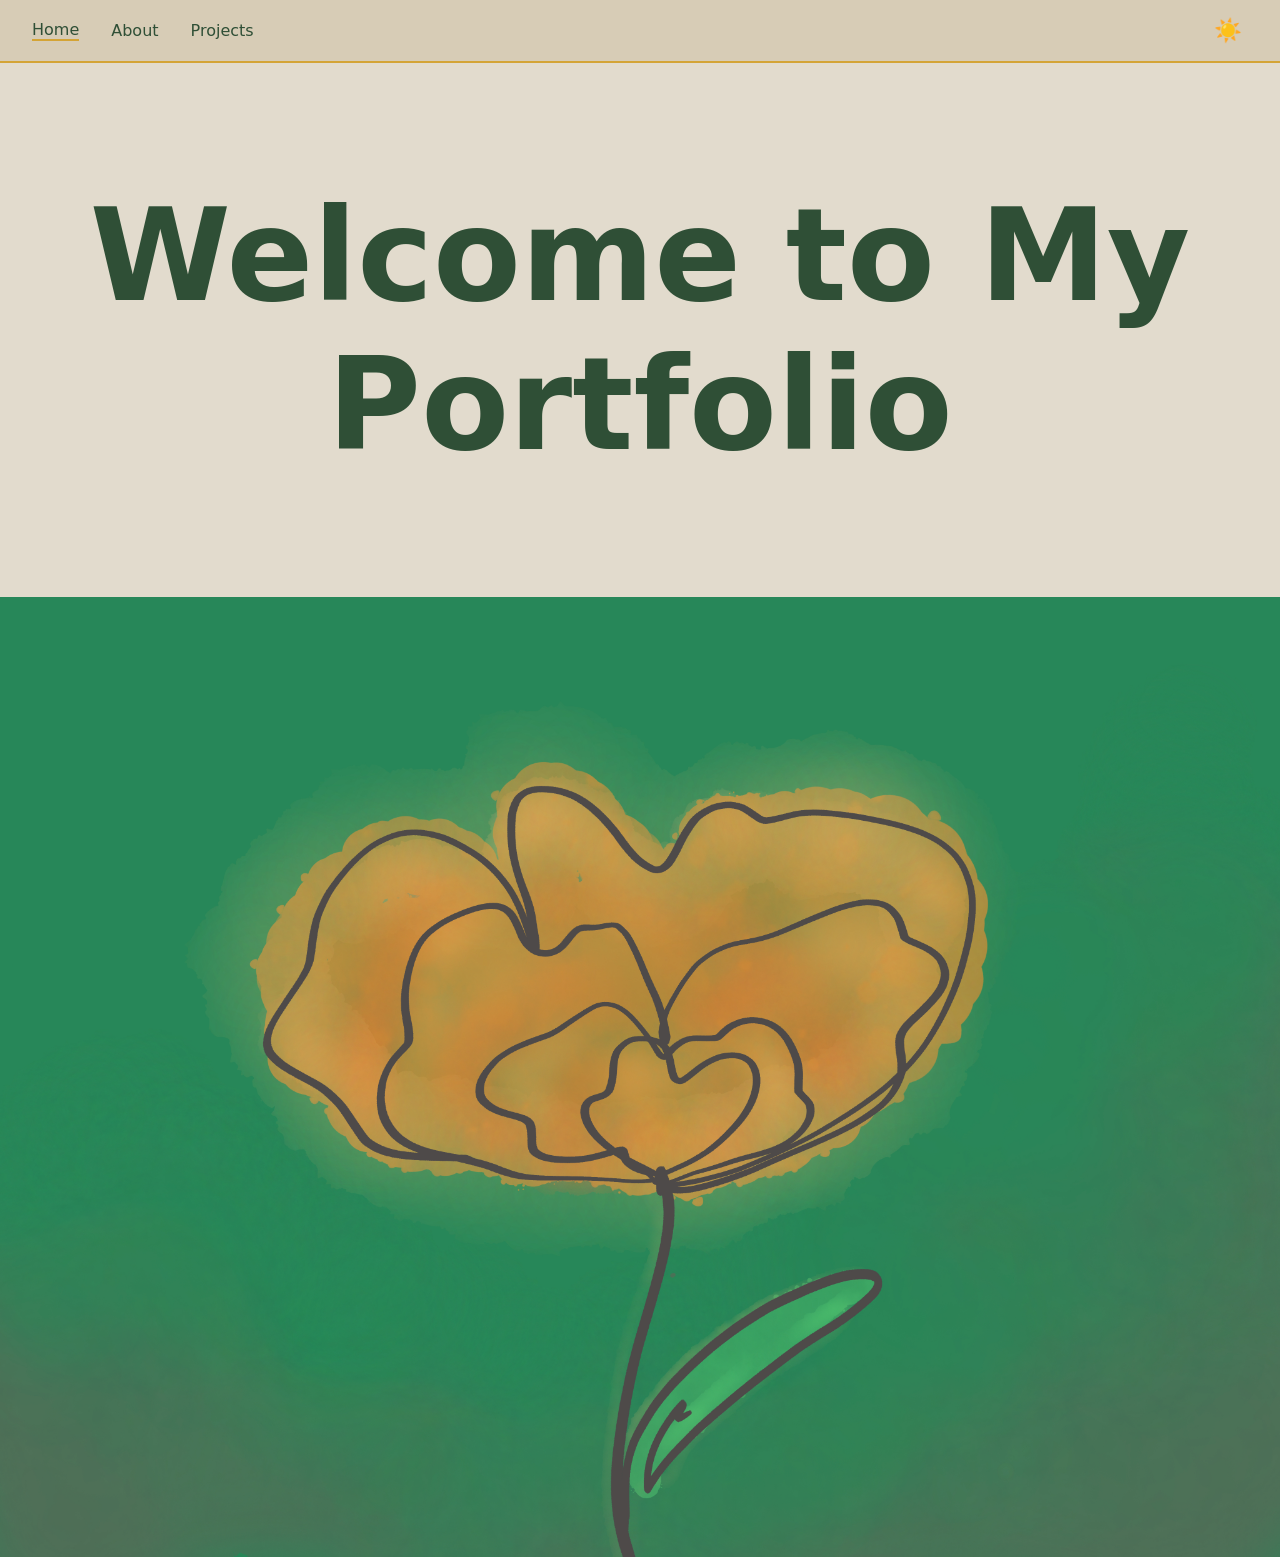
==== index.html @ ae857bb8 "add image" ====
<!DOCTYPE html>
<html lang="en">
<head>
    <meta charset="UTF-8">
    <title>Home — My Portfolio</title>
    <link rel="stylesheet" href="style.css">
    <script defer src="script.js"></script>
</head>

<body>
    <nav>
        <a href="index.html" class="active">Home</a>
        <a href="about.html">About</a>
        <a href="projects.html">Projects</a>

        <!-- Theme toggle button -->
        <button id="theme-toggle" aria-label="Toggle dark mode"></button>
    </nav>

    <header>
        <h1>Welcome to My Portfolio</h1>
    </header>

    <img src="IMG_1090.PNG" alt="Yellow flower on green background" class="img-responsive">
    
    <!-- ===== Add homepage content here ===== -->
    <!-- Example:
    <section>
        <h2>Introduction</h2>
        <p>This is where I would write about myself...</p>
    </section>
    -->

</body>
</html>
---- style.css ----
/* ===========================
   COLOR VARIABLES
=========================== */

:root {
    --bg: #e2dbcd;        /* cream */
    --text: #2f4f36;      /* dark sage */
    --accent: #d4a436;    /* mustard yellow */
    --nav-bg: #d7ccb6;
    --toggle-sun: "☀️";
    --toggle-moon: "🌙";
}

body.dark {
    --bg: #2b2d31;        /* dark slate */
    --text: #699673;      /* light sage */
    --nav-bg: #1f2023;
}

/* ===========================
   BASE STYLING
=========================== */

body {
    margin: 0;
    padding: 0;
    font-family: verdana, system-ui, sans-serif;
    background: var(--bg);
    color: var(--text);
    transition: background 0.3s, color 0.3s;
}

header {
    font-family: georgia, system-ui, serif;
    font-size: 4rem;
    font-weight: bold;
    text-align: center;
    padding: 2rem;
}

/* ===========================
   NAVIGATION BAR
=========================== */

nav {
    display: flex;
    align-items: center;
    justify-content: flex-start;
    gap: 2rem;

    padding: 1rem 2rem;
    background: var(--nav-bg);
    border-bottom: 2px solid var(--accent);
    position: sticky;
    top: 0;
}

nav a {
    text-decoration: none;
    color: var(--text);
    font-weight: 500;
}

nav a.active {
    border-bottom: 2px solid var(--accent);
}

nav a:hover {
    color: var(--accent);
}

/* ===========================
   THEME TOGGLE
=========================== */

#theme-toggle {
    margin-left: auto;
    background: none;
    border: none;
    font-size: 1.4rem;
    cursor: pointer;
}

/* sun/moon icons through content */
#theme-toggle::before {
    content: var(--toggle-sun);
}

body.dark #theme-toggle::before {
    content: var(--toggle-moon);
}

.img-responsive {
    max-width: 100%;   /* Shrinks when needed */
    height: auto;      /* Keeps correct aspect ratio */
    display: block;    /* Removes inline gaps */
    margin: 0 auto;    /* Optional: centers the image */
}
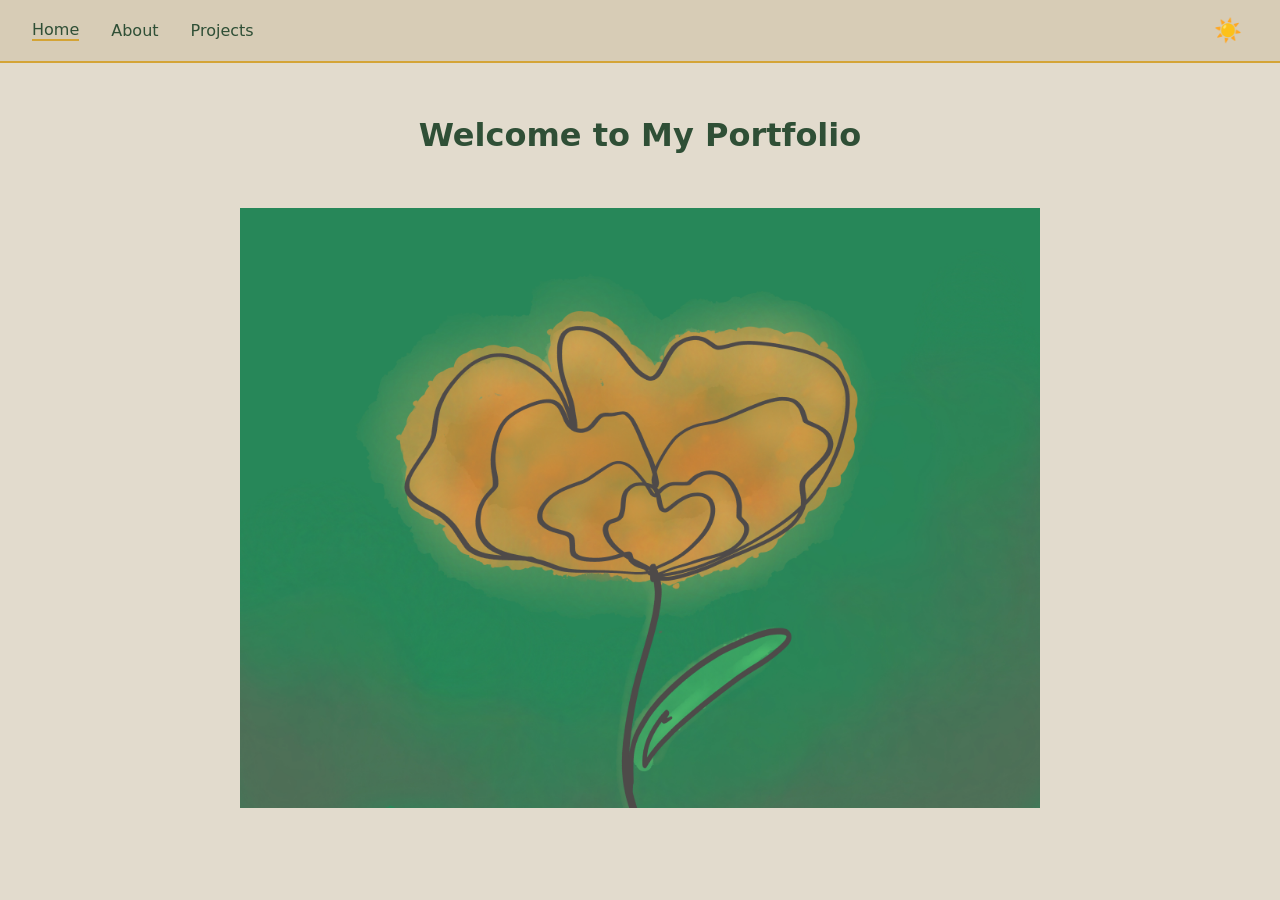
==== commit dc414e5f: "Update index.html" ====
--- a/index.html
+++ b/index.html
@@ -2,7 +2,7 @@
 <html lang="en">
 <head>
     <meta charset="UTF-8">
-    <title>Home — My Portfolio</title>
+    <title>Mrn-Nchls Home</title>
     <link rel="stylesheet" href="style.css">
     <script defer src="script.js"></script>
 </head>
--- a/style.css
+++ b/style.css
@@ -31,8 +31,7 @@
 }
 
 header {
-    font-family: georgia, system-ui, serif;
-    font-size: 4rem;
+    font-family: verdana, system-ui, sans-serif;
     font-weight: bold;
     text-align: center;
     padding: 2rem;
@@ -91,7 +90,7 @@
 }
 
 .img-responsive {
-    max-width: 100%;   /* Shrinks when needed */
+    max-width: 800px;   /* Shrinks when needed */
     height: auto;      /* Keeps correct aspect ratio */
     display: block;    /* Removes inline gaps */
     margin: 0 auto;    /* Optional: centers the image */
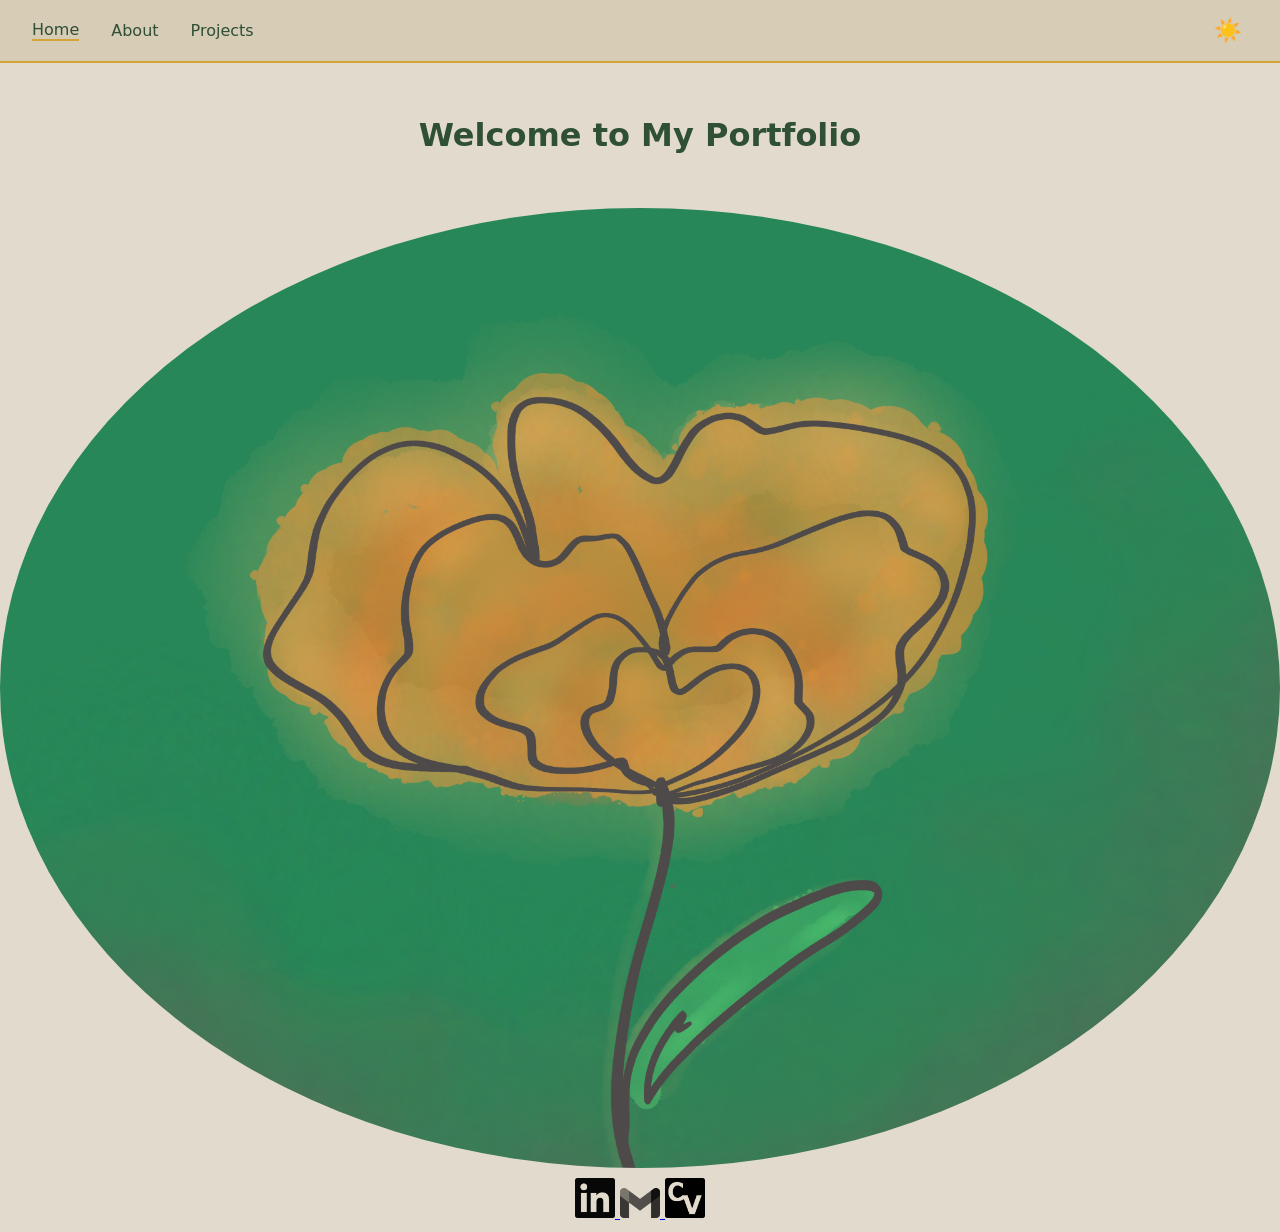
==== commit 6fc525de: "update all" ====
--- a/index.html
+++ b/index.html
@@ -22,7 +22,17 @@
     </header>
 
     <img src="IMG_1090.PNG" alt="Yellow flower on green background" class="img-responsive">
-    
+    <div class="container">
+        <a href="https://www.linkedin.com/in/mrn-nchls">
+            <img src="linkedinlogo.png" alt="linkedin" class="img-icon">
+        </a>
+        <a href = "mailto:tx.mnichols@gmail.com">
+            <img src="gmaillogo.png" alt="gmail" class="img-icon">
+        </a>
+        <a href="MrnNchls-CV.pdf" download="CV-NicholsMarina.pdf">
+            <img src="cvlogo.png" alt="cv" class="img-icon">
+        </a>
+    </div>
     <!-- ===== Add homepage content here ===== -->
     <!-- Example:
     <section>
--- a/style.css
+++ b/style.css
@@ -1,3 +1,4 @@
+
 /* ===========================
    COLOR VARIABLES
 =========================== */
@@ -90,8 +91,26 @@
 }
 
 .img-responsive {
-    max-width: 800px;   /* Shrinks when needed */
+    max-width: 100%;   /* Shrinks when needed */
+    border-radius: 50%;
+    width: auto;
     height: auto;      /* Keeps correct aspect ratio */
     display: block;    /* Removes inline gaps */
     margin: 0 auto;    /* Optional: centers the image */
 }
+
+.img-icon {
+    max-width: 40px;
+    max-height: 40px;
+    width: auto;
+    height: auto;
+}
+
+.img-icon:hover {
+    box-shadow: 0 0 2px 1px rgba(255, 189, 36, 0.75)
+}
+
+div.container {
+    text-align: center;
+    padding: 10px 20px;
+}
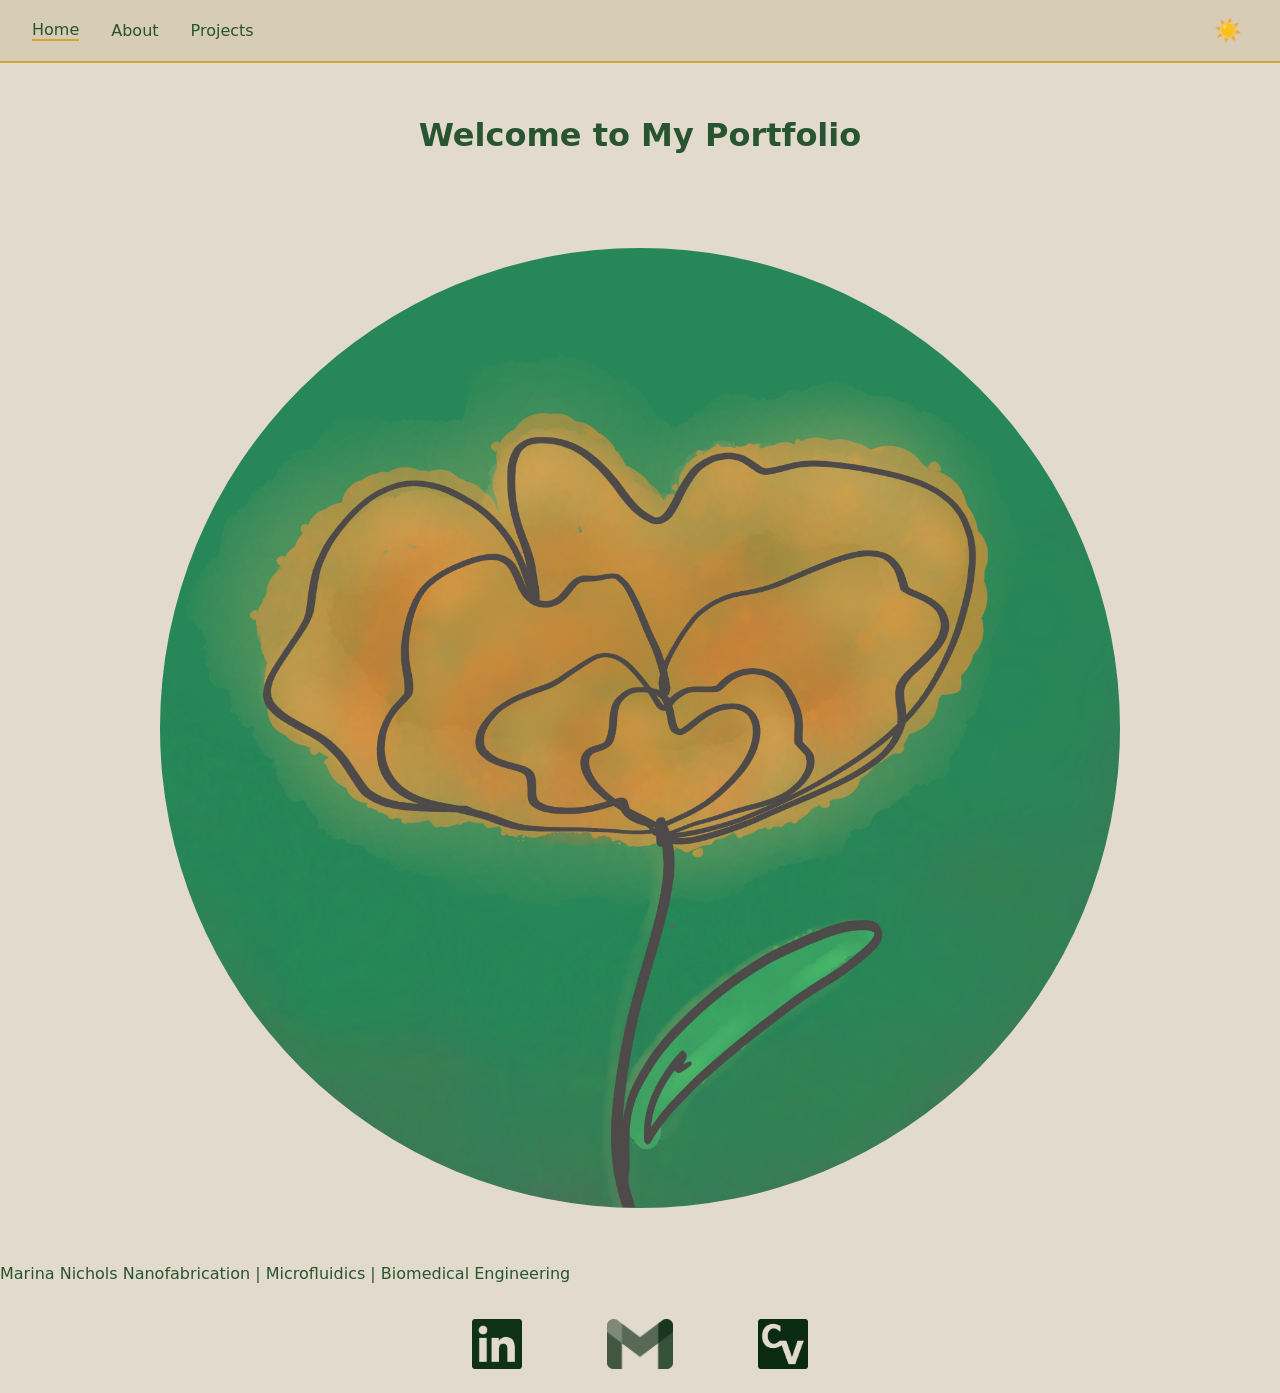
==== commit 3f5185f1: "update all" ====
--- a/index.html
+++ b/index.html
@@ -21,16 +21,24 @@
         <h1>Welcome to My Portfolio</h1>
     </header>
 
-    <img src="IMG_1090.PNG" alt="Yellow flower on green background" class="img-responsive">
+    <img src="IMG_1090.PNG" alt="Yellow flower on green background" class="img-round">
+
+    <section>
+        <p>
+            Marina Nichols
+            Nanofabrication  |  Microfluidics  |  Biomedical Engineering
+        </p>
+    </section>
+
     <div class="container">
         <a href="https://www.linkedin.com/in/mrn-nchls">
-            <img src="linkedinlogo.png" alt="linkedin" class="img-icon">
+            <img id = 'linkedin-icon' src="linkedinlogo.png" alt="linkedin" class="img-icon">
         </a>
         <a href = "mailto:tx.mnichols@gmail.com">
-            <img src="gmaillogo.png" alt="gmail" class="img-icon">
+            <img id="gmail-icon" src="gmaillogo.png"alt="gmail" class="img-icon">
         </a>
         <a href="MrnNchls-CV.pdf" download="CV-NicholsMarina.pdf">
-            <img src="cvlogo.png" alt="cv" class="img-icon">
+            <img id="cv-icon" src="cvlogo.png" alt="cv" class="img-icon">
         </a>
     </div>
     <!-- ===== Add homepage content here ===== -->
--- a/style.css
+++ b/style.css
@@ -5,7 +5,7 @@
 
 :root {
     --bg: #e2dbcd;        /* cream */
-    --text: #2f4f36;      /* dark sage */
+    --text: #295432;      /* dark sage */
     --accent: #d4a436;    /* mustard yellow */
     --nav-bg: #d7ccb6;
     --toggle-sun: "☀️";
@@ -90,20 +90,24 @@
     content: var(--toggle-moon);
 }
 
-.img-responsive {
-    max-width: 100%;   /* Shrinks when needed */
+a {
+    text-decoration: none;
+}
+
+
+.img-round {
+    max-width: 75%;   /* Shrinks when needed */
     border-radius: 50%;
-    width: auto;
     height: auto;      /* Keeps correct aspect ratio */
     display: block;    /* Removes inline gaps */
     margin: 0 auto;    /* Optional: centers the image */
+    padding: 40px 0px;
 }
 
 .img-icon {
-    max-width: 40px;
-    max-height: 40px;
+    max-height: 50px;
     width: auto;
-    height: auto;
+    margin: 10px 40px;
 }
 
 .img-icon:hover {
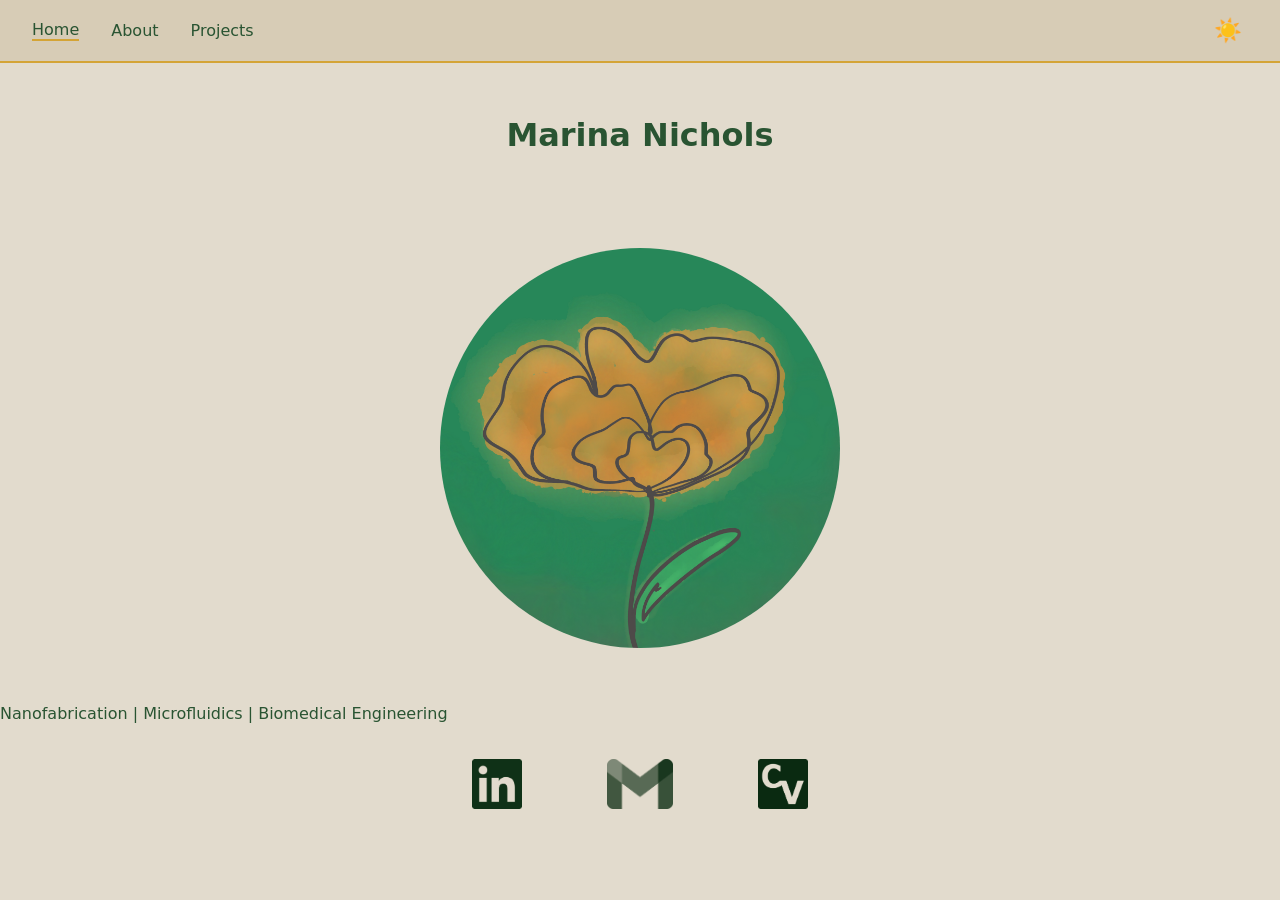
==== commit f986de7d: "centering text" ====
--- a/index.html
+++ b/index.html
@@ -6,7 +6,12 @@
     <link rel="stylesheet" href="style.css">
     <script defer src="script.js"></script>
 </head>
+<style>
+section {
+    margin:0 auto;
+}
 
+</style>
 <body>
     <nav>
         <a href="index.html" class="active">Home</a>
@@ -18,15 +23,14 @@
     </nav>
 
     <header>
-        <h1>Welcome to My Portfolio</h1>
+        <h1>Marina Nichols</h1>
     </header>
 
     <img src="IMG_1090.PNG" alt="Yellow flower on green background" class="img-round">
 
     <section>
-        <p>
-            Marina Nichols
-            Nanofabrication  |  Microfluidics  |  Biomedical Engineering
+        <p>          
+        Nanofabrication  |  Microfluidics  |  Biomedical Engineering
         </p>
     </section>
 
--- a/style.css
+++ b/style.css
@@ -96,7 +96,7 @@
 
 
 .img-round {
-    max-width: 75%;   /* Shrinks when needed */
+    max-width: 400px;   /* Shrinks when needed */
     border-radius: 50%;
     height: auto;      /* Keeps correct aspect ratio */
     display: block;    /* Removes inline gaps */
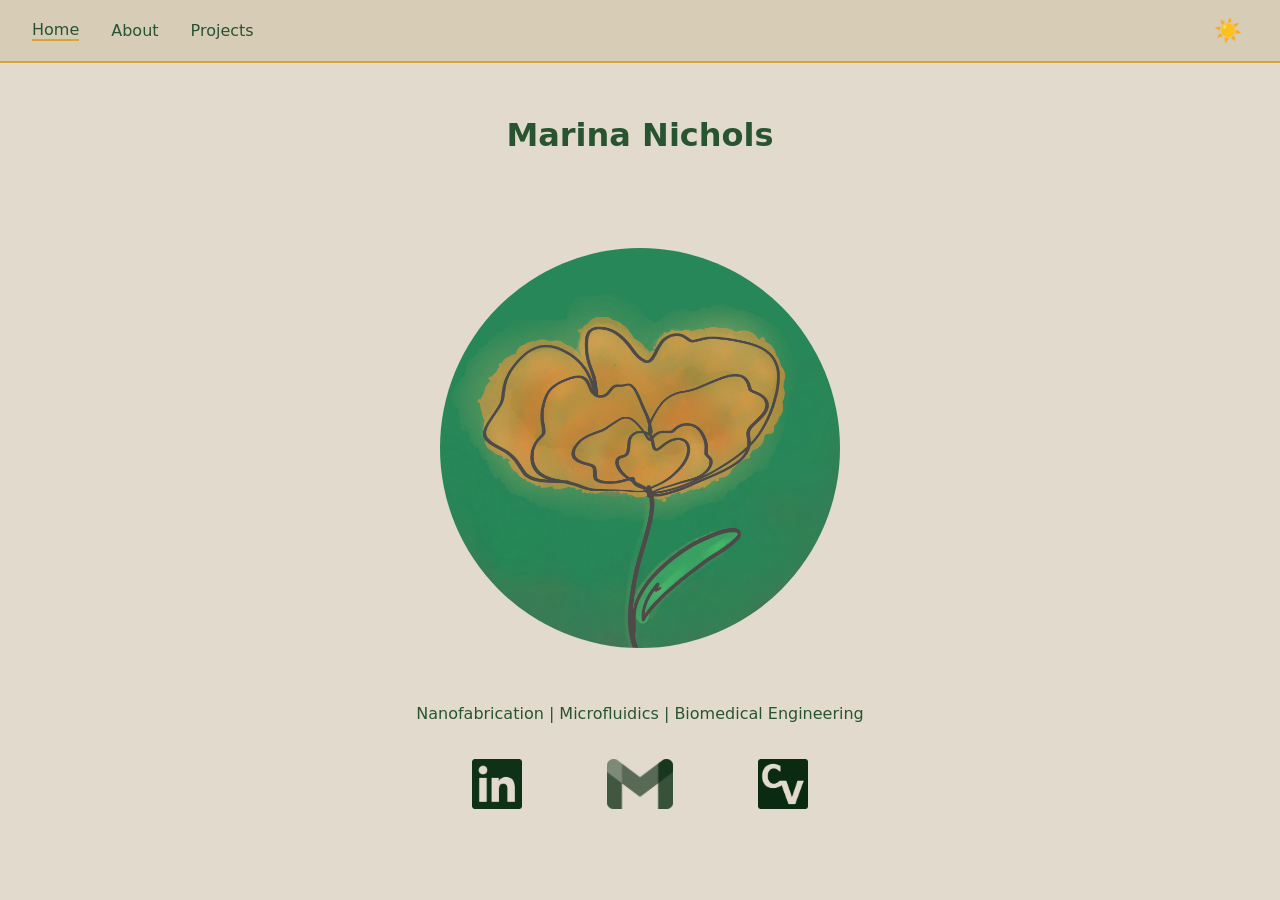
==== commit b118c48d: "centering text" ====
--- a/index.html
+++ b/index.html
@@ -9,6 +9,7 @@
 <style>
 section {
     margin:0 auto;
+    text-align: center;
 }
 
 </style>
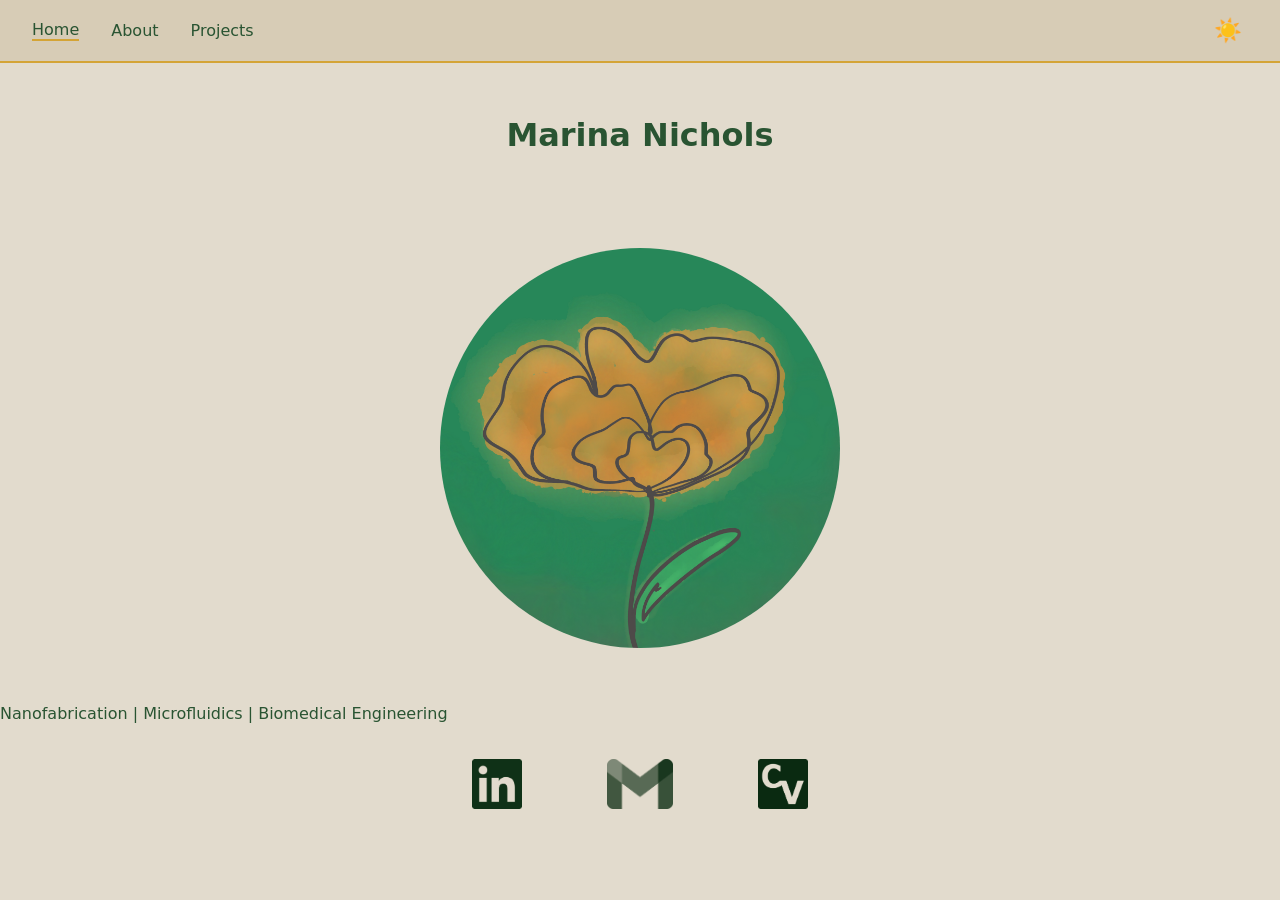
==== commit a433c36a: "centering text" ====
--- a/index.html
+++ b/index.html
@@ -5,14 +5,12 @@
     <title>Mrn-Nchls Home</title>
     <link rel="stylesheet" href="style.css">
     <script defer src="script.js"></script>
+<style>
+    .center-text {
+      text-align: center;
+    }
+</style>
 </head>
-<style>
-section {
-    margin:0 auto;
-    text-align: center;
-}
-
-</style>
 <body>
     <nav>
         <a href="index.html" class="active">Home</a>
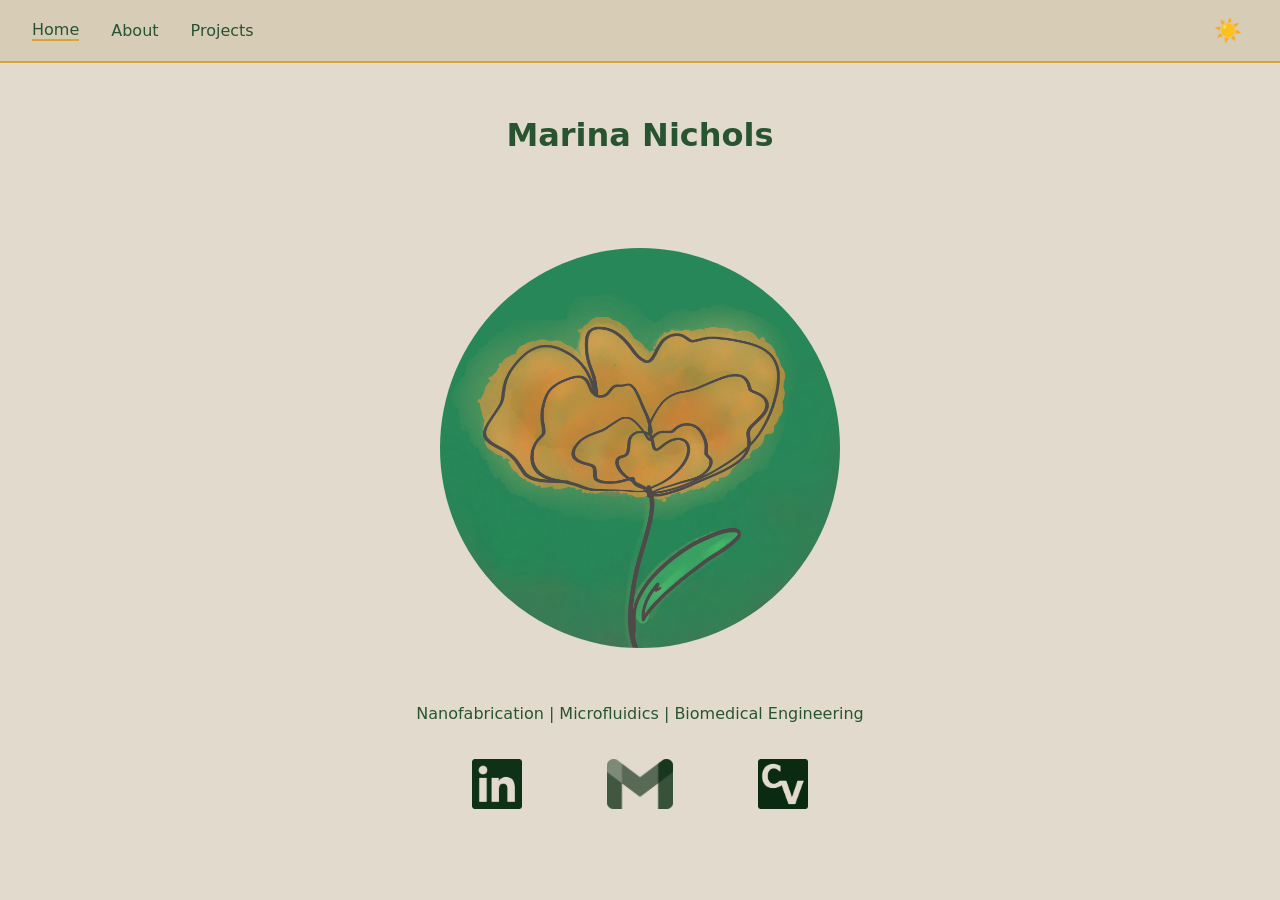
==== commit 3f21cb03: "centering text" ====
--- a/index.html
+++ b/index.html
@@ -5,11 +5,6 @@
     <title>Mrn-Nchls Home</title>
     <link rel="stylesheet" href="style.css">
     <script defer src="script.js"></script>
-<style>
-    .center-text {
-      text-align: center;
-    }
-</style>
 </head>
 <body>
     <nav>
@@ -28,7 +23,7 @@
     <img src="IMG_1090.PNG" alt="Yellow flower on green background" class="img-round">
 
     <section>
-        <p>          
+        <p class="center-text">          
         Nanofabrication  |  Microfluidics  |  Biomedical Engineering
         </p>
     </section>
--- a/style.css
+++ b/style.css
@@ -38,6 +38,9 @@
     padding: 2rem;
 }
 
+.center-text {
+    text-align: center;
+}
 /* ===========================
    NAVIGATION BAR
 =========================== */
